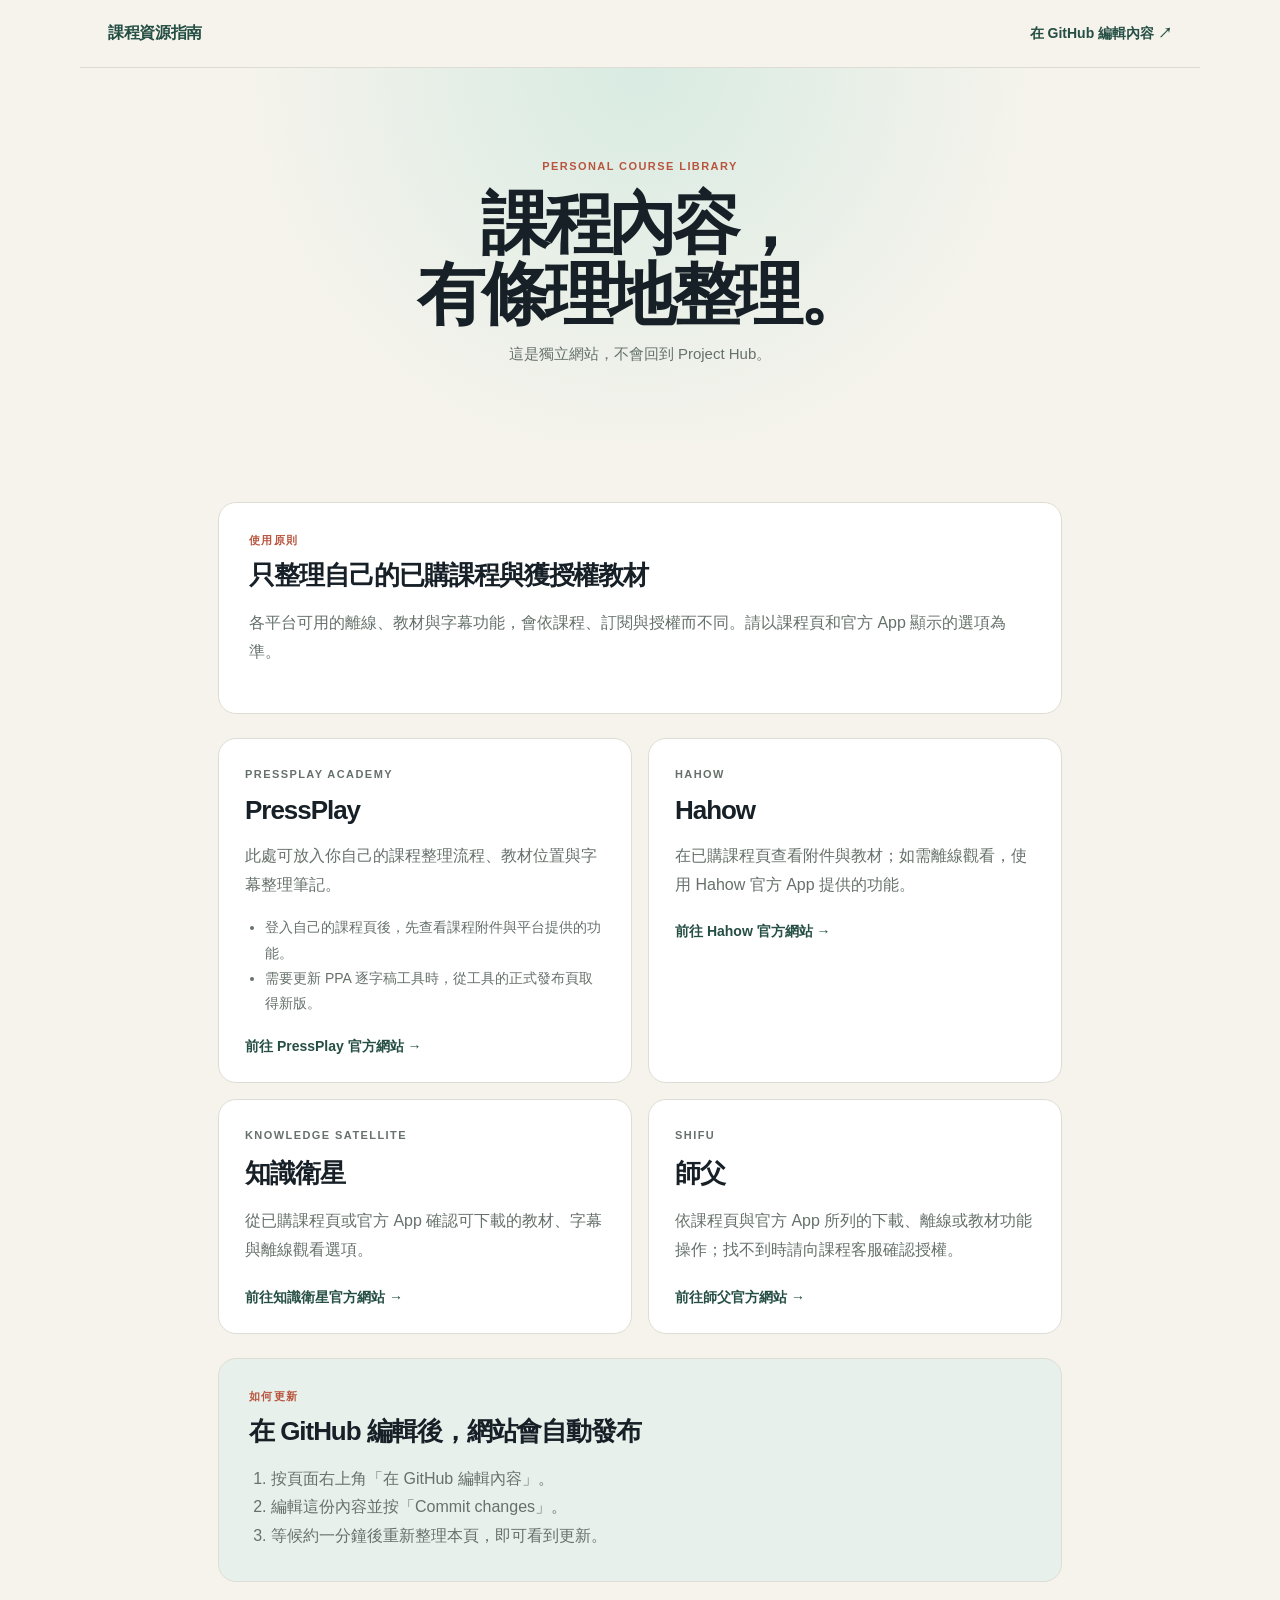
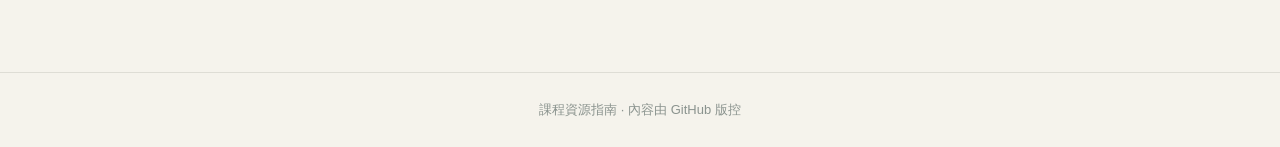
==== index.html @ 0d3384cf "Create editable course resource guide" ====
<!doctype html>
<html lang="zh-Hant">
  <head>
    <meta charset="UTF-8" />
    <meta name="viewport" content="width=device-width, initial-scale=1.0" />
    <meta name="description" content="可由 GitHub 更新的個人課程資源指南。" />
    <title>課程資源指南</title>
    <link rel="stylesheet" href="assets/styles.css" />
  </head>
  <body>
    <header class="site-header">
      <a class="brand" href="#top">課程資源指南</a>
      <a class="edit-link" href="https://github.com/aichi0121/course-download-guide/edit/main/content/guide.html" target="_blank" rel="noreferrer">在 GitHub 編輯內容 ↗</a>
    </header>
    <main id="top">
      <section class="hero">
        <p>PERSONAL COURSE LIBRARY</p>
        <h1>課程內容，<br />有條理地整理。</h1>
        <span>這是獨立網站，不會回到 Project Hub。</span>
      </section>
      <section id="guide-content" class="guide-content" aria-live="polite">
        <p class="loading">正在載入指南…</p>
      </section>
    </main>
    <footer>課程資源指南 · 內容由 GitHub 版控</footer>
    <script>
      fetch("content/guide.html")
        .then((response) => {
          if (!response.ok) throw new Error("content unavailable");
          return response.text();
        })
        .then((html) => { document.getElementById("guide-content").innerHTML = html; })
        .catch(() => {
          document.getElementById("guide-content").innerHTML = '<p class="loading">內容暫時無法載入。請到 GitHub 查看原稿。</p>';
        });
    </script>
  </body>
</html>
---- assets/styles.css ----
:root{--ink:#172027;--muted:#66716b;--paper:#f5f3ec;--green:#254e44;--line:#deddd5;--accent:#b9553e}*{box-sizing:border-box}html{scroll-behavior:smooth}body{margin:0;background:var(--paper);color:var(--ink);font-family:-apple-system,BlinkMacSystemFont,"Noto Sans TC","PingFang TC",sans-serif}.site-header{height:68px;max-width:1120px;padding:0 28px;margin:auto;display:flex;align-items:center;justify-content:space-between;border-bottom:1px solid var(--line)}.brand{font-weight:800;color:var(--green);text-decoration:none;letter-spacing:-.02em}.edit-link{color:var(--green);font-size:14px;font-weight:700;text-decoration:none}.hero{text-align:center;padding:92px 24px 78px;background:radial-gradient(circle at top,#d8ebe2,transparent 53%)}.hero p,.eyebrow{margin:0;color:var(--accent);font-size:11px;font-weight:800;letter-spacing:.13em}.hero h1{margin:16px 0;color:var(--ink);font-size:clamp(42px,6vw,68px);line-height:1.04;letter-spacing:-.065em}.hero span{color:var(--muted);font-size:15px}.guide-content{max-width:900px;margin:auto;padding:60px 28px 90px}.intro-card,.edit-note{padding:30px;border:1px solid var(--line);border-radius:18px;background:#fff}.intro-card h2,.edit-note h2,.platform-card h2{margin:10px 0;font-size:26px;letter-spacing:-.04em}.intro-card p:last-child,.platform-card p,.edit-note li{color:var(--muted);line-height:1.8}.platforms{display:grid;grid-template-columns:repeat(2,minmax(0,1fr));gap:16px;margin:24px 0}.platform-card{padding:26px;border:1px solid var(--line);border-radius:18px;background:#fff}.platform-card ul{padding-left:20px;color:var(--muted);font-size:14px;line-height:1.8}.platform-card a{display:inline-block;margin-top:8px;color:var(--green);font-weight:750;text-decoration:none;font-size:14px}.edit-note{margin-top:24px;background:#e8f0eb}.edit-note ol{padding-left:22px;margin-bottom:0}.loading{color:var(--muted);text-align:center}footer{padding:28px;text-align:center;border-top:1px solid var(--line);color:#8a938e;font-size:13px}@media(max-width:640px){.site-header{height:62px;padding:0 18px}.edit-link{font-size:12px}.hero{padding:68px 20px 58px}.guide-content{padding:38px 18px 65px}.platforms{grid-template-columns:1fr}.intro-card,.edit-note,.platform-card{padding:22px}.intro-card h2,.edit-note h2,.platform-card h2{font-size:23px}}
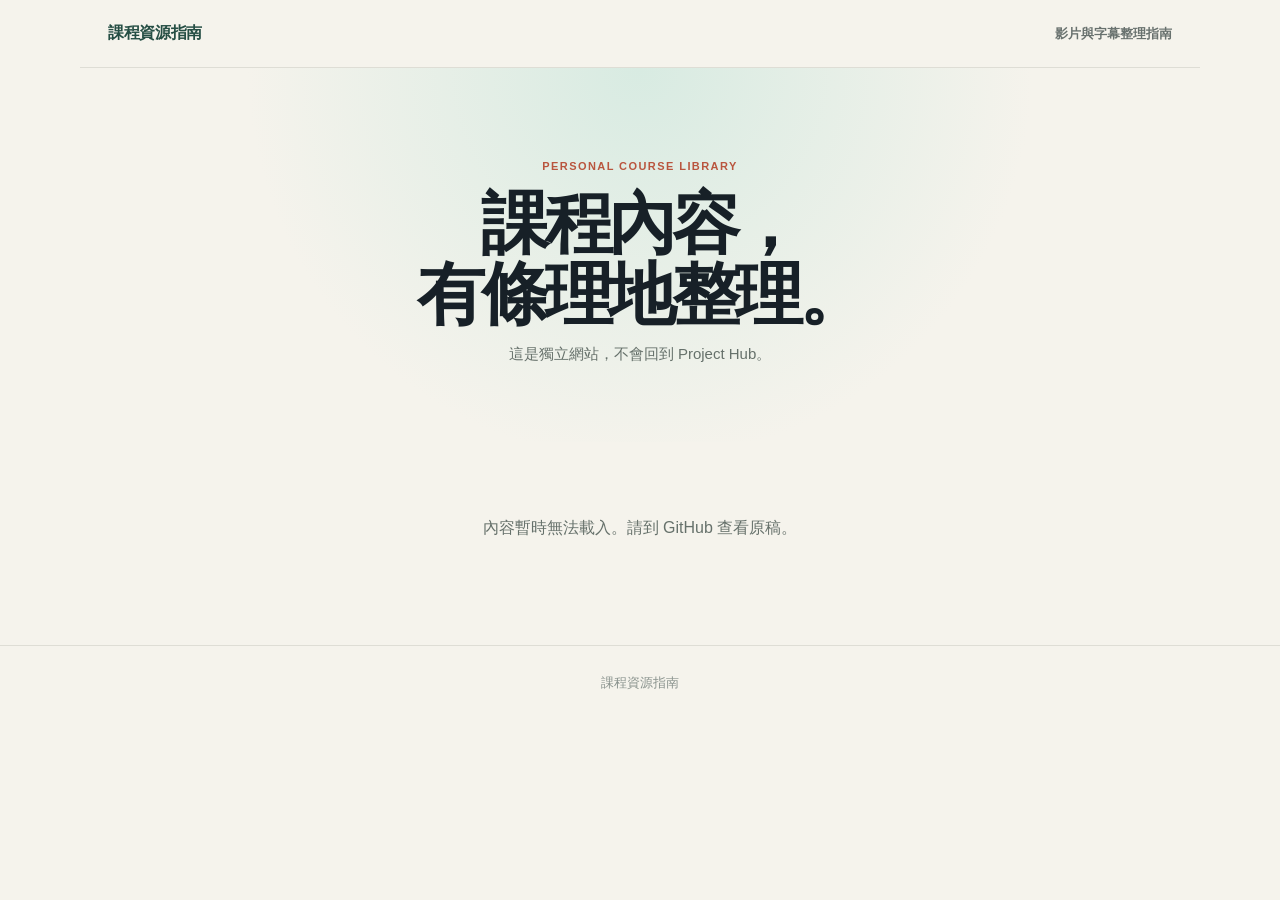
==== commit 3fd363dc: "Add private form-based guide editor and downloads" ====
--- a/index.html
+++ b/index.html
@@ -6,11 +6,12 @@
     <meta name="description" content="可由 GitHub 更新的個人課程資源指南。" />
     <title>課程資源指南</title>
     <link rel="stylesheet" href="assets/styles.css" />
+    <link rel="stylesheet" href="assets/public-extra.css" />
   </head>
   <body>
     <header class="site-header">
       <a class="brand" href="#top">課程資源指南</a>
-      <a class="edit-link" href="https://github.com/aichi0121/course-download-guide/edit/main/content/guide.html" target="_blank" rel="noreferrer">在 GitHub 編輯內容 ↗</a>
+      <span class="header-note">影片與字幕整理指南</span>
     </header>
     <main id="top">
       <section class="hero">
@@ -22,14 +23,20 @@
         <p class="loading">正在載入指南…</p>
       </section>
     </main>
-    <footer>課程資源指南 · 內容由 GitHub 版控</footer>
+    <footer>課程資源指南</footer>
     <script>
-      fetch("content/guide.html")
+      const escape = (value) => String(value).replace(/[&<>"']/g, char => ({"&":"&amp;","<":"&lt;",">":"&gt;",'"':"&quot;","'":"&#039;"}[char]));
+      const renderPlatform = (platform) => {
+        const download = platform.download ? `<div class="actions"><a class="primary" href="${escape(platform.download.url)}" download>${escape(platform.download.label)}</a></div>` : "";
+        const steps = platform.steps?.length ? `<ol>${platform.steps.map(step => `<li>${escape(step)}</li>`).join("")}</ol>` : "";
+        return `<article class="platform-card"><p class="eyebrow">${escape(platform.label)}</p><h2>${escape(platform.name)}</h2><p>${escape(platform.description)}</p>${download}${steps}<a href="${escape(platform.url)}" target="_blank" rel="noreferrer">${escape(platform.linkLabel)} →</a></article>`;
+      };
+      fetch("content/guide.json")
         .then((response) => {
           if (!response.ok) throw new Error("content unavailable");
           return response.text();
         })
-        .then((html) => { document.getElementById("guide-content").innerHTML = html; })
+        .then((data) => { document.getElementById("guide-content").innerHTML = `<section class="intro-card"><p class="eyebrow">使用原則</p><h2>${escape(data.introTitle)}</h2><p>${escape(data.introText)}</p></section><section class="platforms">${data.platforms.map(renderPlatform).join("")}</section>`; })
         .catch(() => {
           document.getElementById("guide-content").innerHTML = '<p class="loading">內容暫時無法載入。請到 GitHub 查看原稿。</p>';
         });
--- a/assets/public-extra.css
+++ b/assets/public-extra.css
@@ -0,0 +1 @@
+.header-note{color:#68716e;font-size:13px;font-weight:650}.platform-card ol{padding-left:20px;color:var(--muted);font-size:14px;line-height:1.8}.actions{display:flex;flex-wrap:wrap;gap:9px;margin:18px 0 14px}.actions a{margin:0!important;padding:10px 13px;border-radius:10px;text-decoration:none}.actions .primary{background:var(--green);color:#fff}
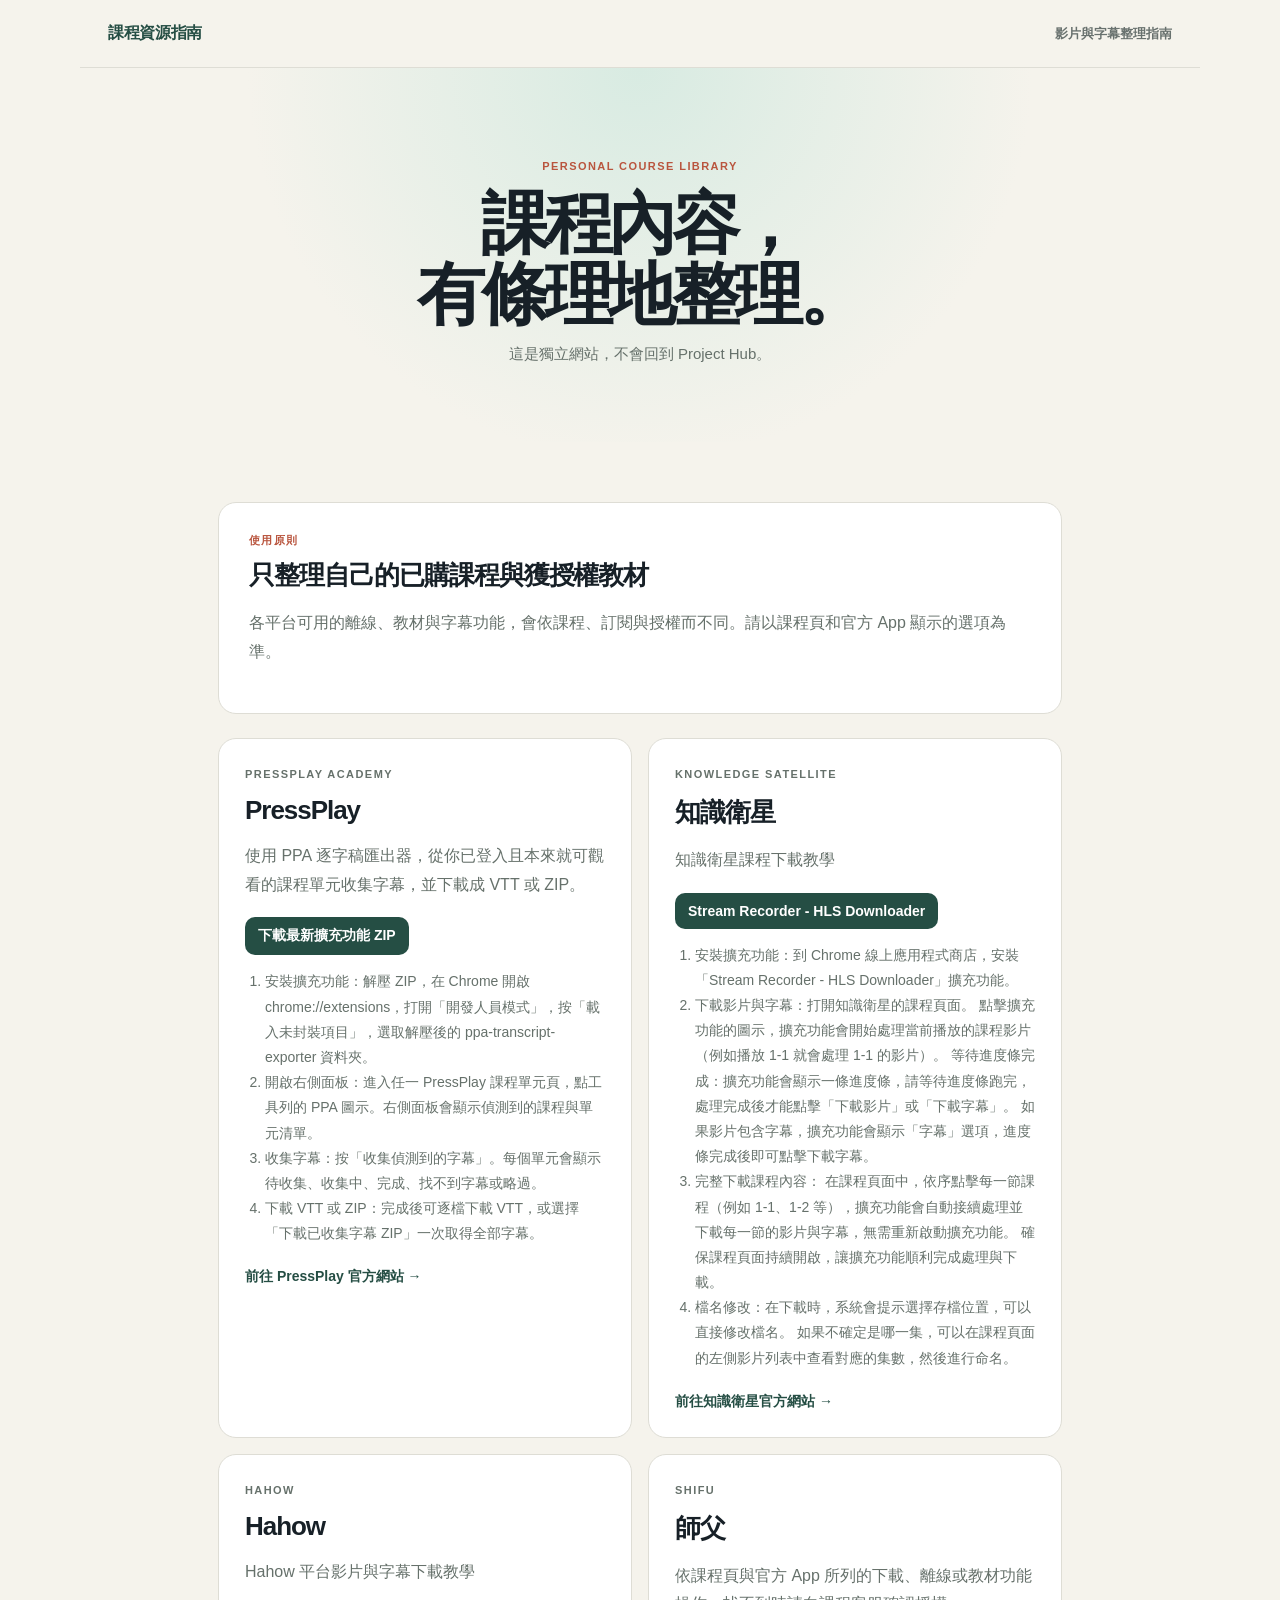
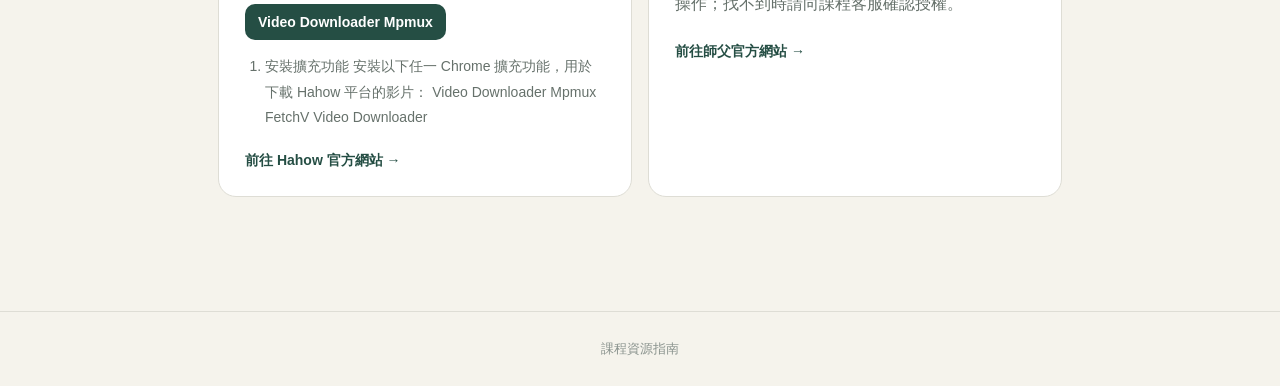
==== commit 4f4d5df2: "Fix public guide content loading" ====
--- a/index.html
+++ b/index.html
@@ -34,7 +34,7 @@
       fetch("content/guide.json")
         .then((response) => {
           if (!response.ok) throw new Error("content unavailable");
-          return response.text();
+          return response.json();
         })
         .then((data) => { document.getElementById("guide-content").innerHTML = `<section class="intro-card"><p class="eyebrow">使用原則</p><h2>${escape(data.introTitle)}</h2><p>${escape(data.introText)}</p></section><section class="platforms">${data.platforms.map(renderPlatform).join("")}</section>`; })
         .catch(() => {
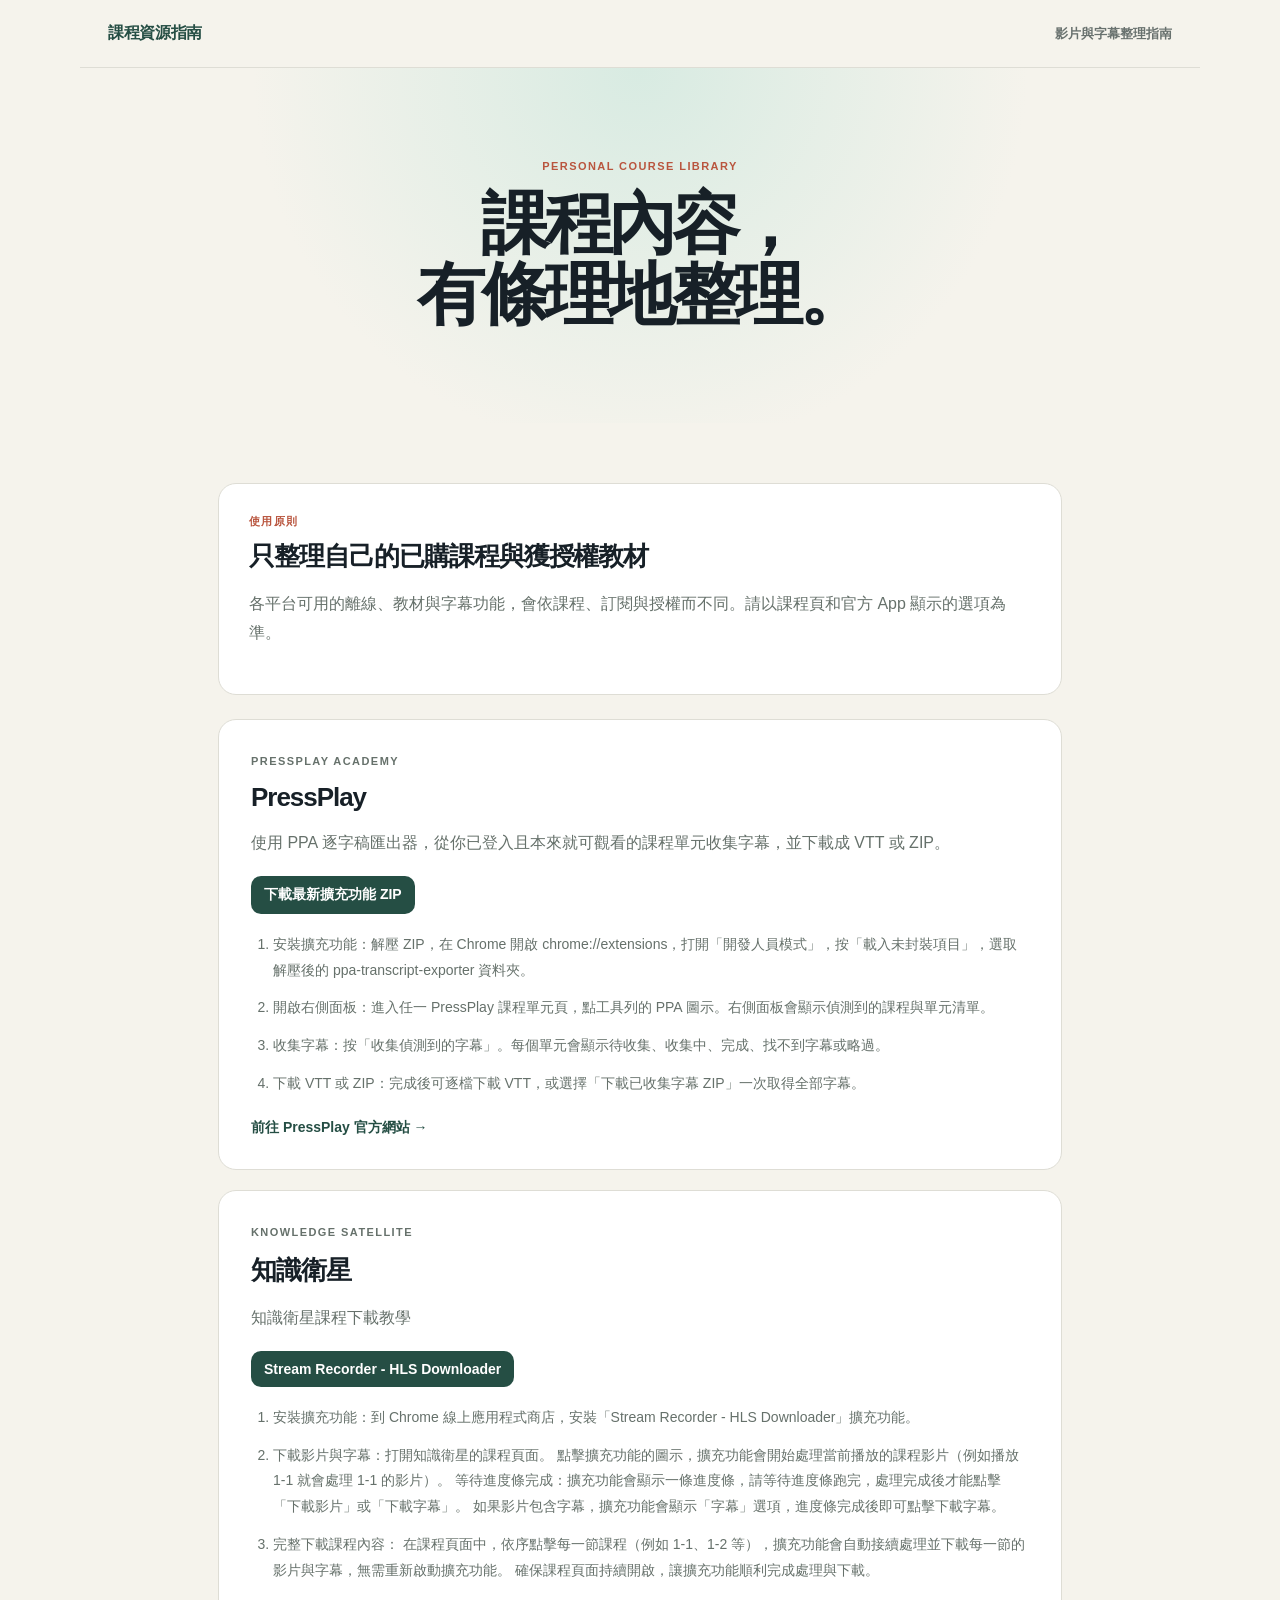
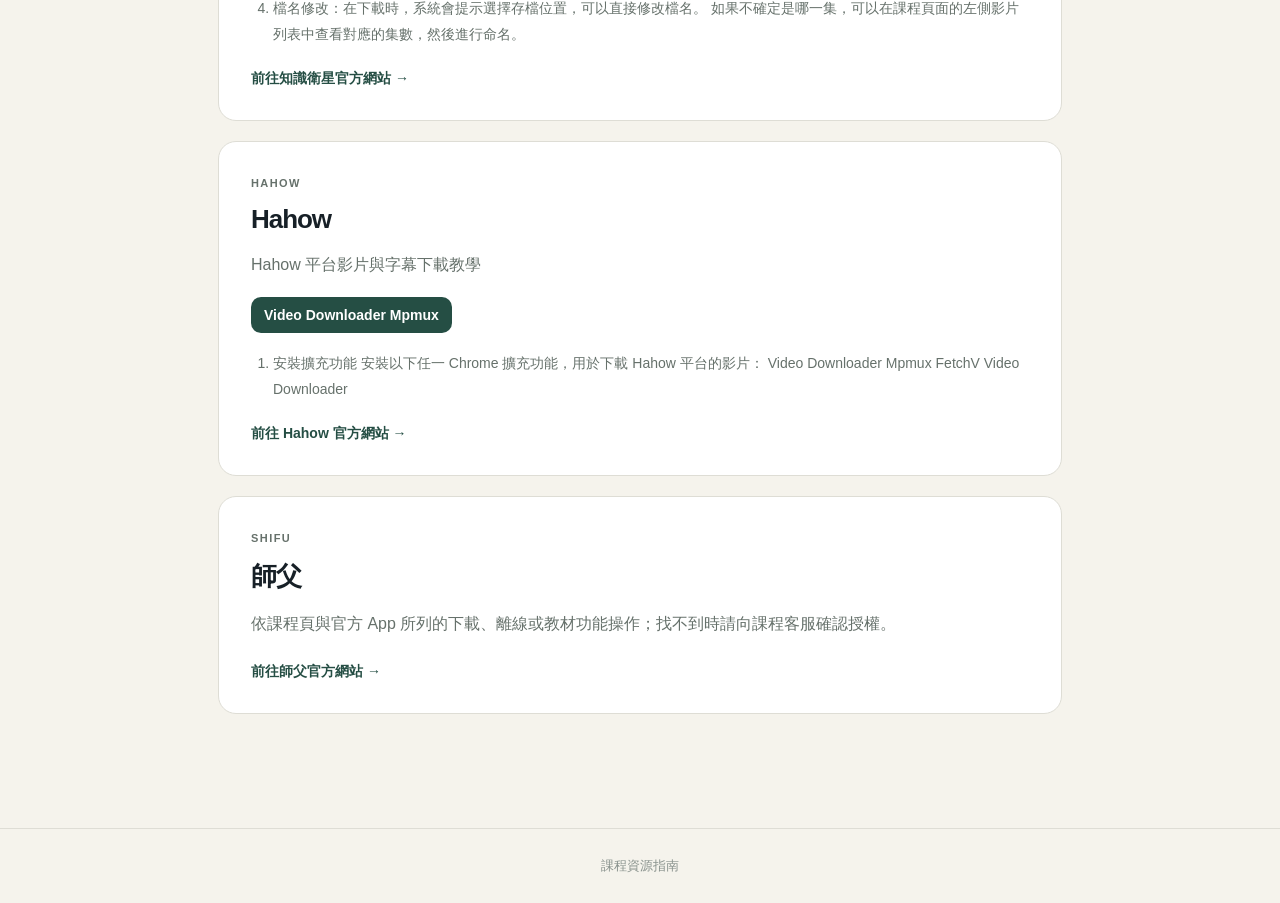
==== commit 9a77be23: "Support multiple guide links and simplify public hero" ====
--- a/index.html
+++ b/index.html
@@ -17,7 +17,6 @@
       <section class="hero">
         <p>PERSONAL COURSE LIBRARY</p>
         <h1>課程內容，<br />有條理地整理。</h1>
-        <span>這是獨立網站，不會回到 Project Hub。</span>
       </section>
       <section id="guide-content" class="guide-content" aria-live="polite">
         <p class="loading">正在載入指南…</p>
@@ -27,7 +26,8 @@
     <script>
       const escape = (value) => String(value).replace(/[&<>"']/g, char => ({"&":"&amp;","<":"&lt;",">":"&gt;",'"':"&quot;","'":"&#039;"}[char]));
       const renderPlatform = (platform) => {
-        const download = platform.download ? `<div class="actions"><a class="primary" href="${escape(platform.download.url)}" download>${escape(platform.download.label)}</a></div>` : "";
+        const links = platform.links || (platform.download ? [platform.download] : []);
+        const download = links.length ? `<div class="actions">${links.map(link => `<a class="primary" href="${escape(link.url)}" download>${escape(link.label)}</a>`).join("")}</div>` : "";
         const steps = platform.steps?.length ? `<ol>${platform.steps.map(step => `<li>${escape(step)}</li>`).join("")}</ol>` : "";
         return `<article class="platform-card"><p class="eyebrow">${escape(platform.label)}</p><h2>${escape(platform.name)}</h2><p>${escape(platform.description)}</p>${download}${steps}<a href="${escape(platform.url)}" target="_blank" rel="noreferrer">${escape(platform.linkLabel)} →</a></article>`;
       };
--- a/assets/public-extra.css
+++ b/assets/public-extra.css
@@ -1 +1 @@
-.header-note{color:#68716e;font-size:13px;font-weight:650}.platform-card ol{padding-left:20px;color:var(--muted);font-size:14px;line-height:1.8}.actions{display:flex;flex-wrap:wrap;gap:9px;margin:18px 0 14px}.actions a{margin:0!important;padding:10px 13px;border-radius:10px;text-decoration:none}.actions .primary{background:var(--green);color:#fff}
+.header-note{color:#68716e;font-size:13px;font-weight:650}.platforms{grid-template-columns:1fr;gap:20px}.platform-card{padding:32px}.platform-card ol{padding-left:22px;color:var(--muted);font-size:14px;line-height:1.85}.platform-card ol li+li{margin-top:12px}.platform-card p{max-width:720px}.actions{display:flex;flex-wrap:wrap;gap:9px;margin:18px 0 18px}.actions a{margin:0!important;padding:10px 13px;border-radius:10px;text-decoration:none}.actions .primary{background:var(--green);color:#fff}@media(max-width:640px){.platform-card{padding:22px}}
